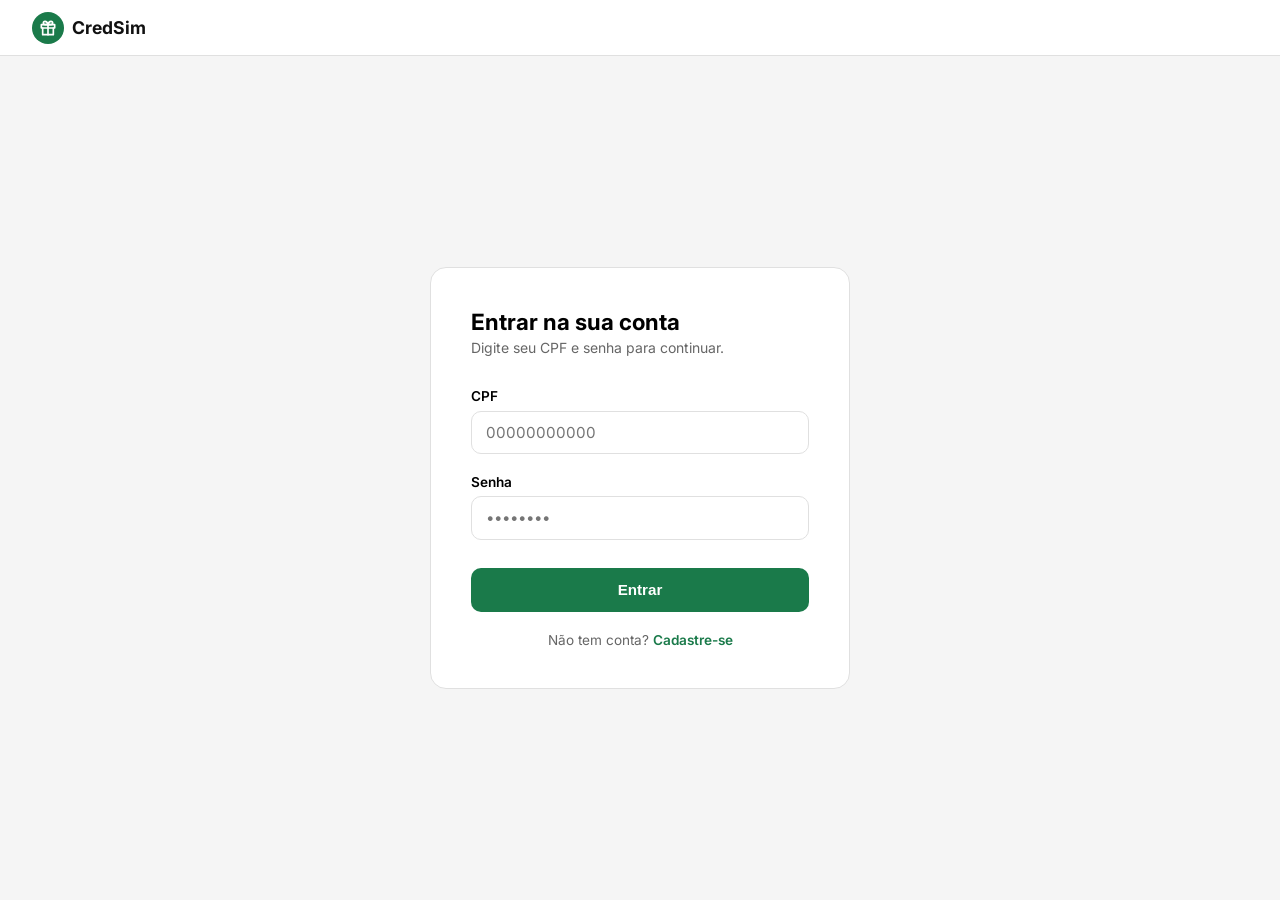
==== front/index.html @ 888e04d4 "Atualização Final - Implementação do Front-End; - Correção de bugs; - Finalização do projeto em gera" ====
<!DOCTYPE html>
<html lang="pt-BR">
<head>
  <meta charset="UTF-8" />
  <meta name="viewport" content="width=device-width, initial-scale=1.0"/>
  <title>CredSim – Entrar</title>
  <link href="https://fonts.googleapis.com/css2?family=Inter:wght@400;500;600;700&display=swap" rel="stylesheet"/>
  <style>
    *, *::before, *::after { box-sizing: border-box; margin: 0; padding: 0; }

    :root {
      --green:      #1a7a4a;
      --green-light:#e8f5ee;
      --dark:       #1a1f1e;
      --border:     #e0e0e0;
      --text-dark:  #111;
      --text-muted: #666;
      --white:      #fff;
    }

    body {
      font-family: 'Inter', sans-serif;
      background: #f5f5f5;
      min-height: 100vh;
      display: flex;
      flex-direction: column;
    }

    nav {
      background: var(--white);
      border-bottom: 1px solid var(--border);
      padding: 0 2rem;
      height: 56px;
      display: flex;
      align-items: center;
    }
    .nav-logo {
      display: flex;
      align-items: center;
      gap: 0.5rem;
      font-weight: 700;
      font-size: 1.1rem;
      color: var(--text-dark);
      text-decoration: none;
    }
    .nav-logo-icon {
      width: 32px; height: 32px;
      background: var(--green);
      border-radius: 50%;
      display: flex; align-items: center; justify-content: center;
    }
    .nav-logo-icon svg { stroke: white; }

    .page {
      flex: 1;
      display: flex;
      align-items: center;
      justify-content: center;
      padding: 2rem;
    }

    .card {
      background: var(--white);
      border-radius: 16px;
      border: 1px solid var(--border);
      padding: 2.5rem;
      width: 100%;
      max-width: 420px;
    }

    .card-title {
      font-size: 1.4rem;
      font-weight: 700;
      margin-bottom: 0.25rem;
    }
    .card-sub {
      color: var(--text-muted);
      font-size: 0.875rem;
      margin-bottom: 2rem;
    }

    .campo { margin-bottom: 1.25rem; }
    .label {
      font-size: 0.85rem;
      font-weight: 600;
      margin-bottom: 0.4rem;
      display: block;
    }
    .input {
      width: 100%;
      border: 1.5px solid var(--border);
      border-radius: 10px;
      padding: 0.7rem 0.9rem;
      font-size: 0.95rem;
      font-family: inherit;
      color: var(--text-dark);
      outline: none;
      transition: border-color 0.15s;
    }
    .input:focus { border-color: var(--green); }

    .btn-entrar {
      width: 100%;
      background: var(--green);
      color: white;
      border: none;
      border-radius: 10px;
      padding: 0.85rem;
      font-size: 0.95rem;
      font-weight: 600;
      cursor: pointer;
      transition: background 0.15s;
      margin-top: 0.5rem;
    }
    .btn-entrar:hover { background: #155c38; }

    .erro {
      background: #fee2e2;
      color: #b91c1c;
      border-radius: 8px;
      padding: 0.65rem 0.9rem;
      font-size: 0.85rem;
      margin-bottom: 1rem;
      display: none;
    }

    .cadastro {
      text-align: center;
      margin-top: 1.25rem;
      font-size: 0.85rem;
      color: var(--text-muted);
    }
    .cadastro a {
      color: var(--green);
      font-weight: 600;
      text-decoration: none;
    }
    .cadastro a:hover { text-decoration: underline; }
  </style>
</head>
<body>
<nav>
  <a href="#" class="nav-logo">
    <div class="nav-logo-icon">
      <svg width="16" height="16" viewBox="0 0 24 24" fill="none" stroke-width="2.5" stroke-linecap="round" stroke-linejoin="round">
        <polyline points="20 12 20 22 4 22 4 12"/><rect x="2" y="7" width="20" height="5"/><line x1="12" y1="22" x2="12" y2="7"/><path d="M12 7H7.5a2.5 2.5 0 010-5C11 2 12 7 12 7z"/><path d="M12 7h4.5a2.5 2.5 0 000-5C13 2 12 7 12 7z"/>
      </svg>
    </div>
    CredSim
  </a>
</nav>

<div class="page">
  <div class="card">
    <div class="card-title">Entrar na sua conta</div>
    <div class="card-sub">Digite seu CPF e senha para continuar.</div>

    <div class="erro" id="erro">CPF ou senha inválidos.</div>

    <div class="campo">
      <label class="label" for="cpf">CPF</label>
      <input class="input" type="text" id="cpf" placeholder="00000000000" maxlength="11"/>
    </div>

    <div class="campo">
      <label class="label" for="senha">Senha</label>
      <input class="input" type="password" id="senha" placeholder="••••••••" onkeydown="if(event.key==='Enter') login()"/>
    </div>

    <button class="btn-entrar" onclick="login()">Entrar</button>

    <div class="cadastro">
      Não tem conta? <a href="cadastro.html">Cadastre-se</a>
    </div>
  </div>
</div>

<script>
  const API = 'http://127.0.0.1:5000';

  async function login() {
    const cpf   = document.getElementById('cpf').value.trim();
    const senha = document.getElementById('senha').value.trim();
    const erro  = document.getElementById('erro');
    erro.style.display = 'none';

    if (!cpf || !senha) {
      erro.textContent = 'Preencha todos os campos.';
      erro.style.display = 'block';
      return;
    }

    try {
      const res = await fetch(`${API}/usuarios/login`, {
        method: 'POST',
        headers: { 'Content-Type': 'application/json' },
        body: JSON.stringify({ cpf, senha })
      });
      const data = await res.json();

      if (res.ok) {
        localStorage.setItem('token', data.token);
        localStorage.setItem('nome', data.nome);
        window.location.href = 'dashboard.html';
      } else {
        erro.textContent = data.message || 'CPF ou senha inválidos.';
        erro.style.display = 'block';
      }
    } catch (e) {
      erro.textContent = 'Erro ao conectar com a API.';
      erro.style.display = 'block';
    }
  }
</script>
</body>
</html>
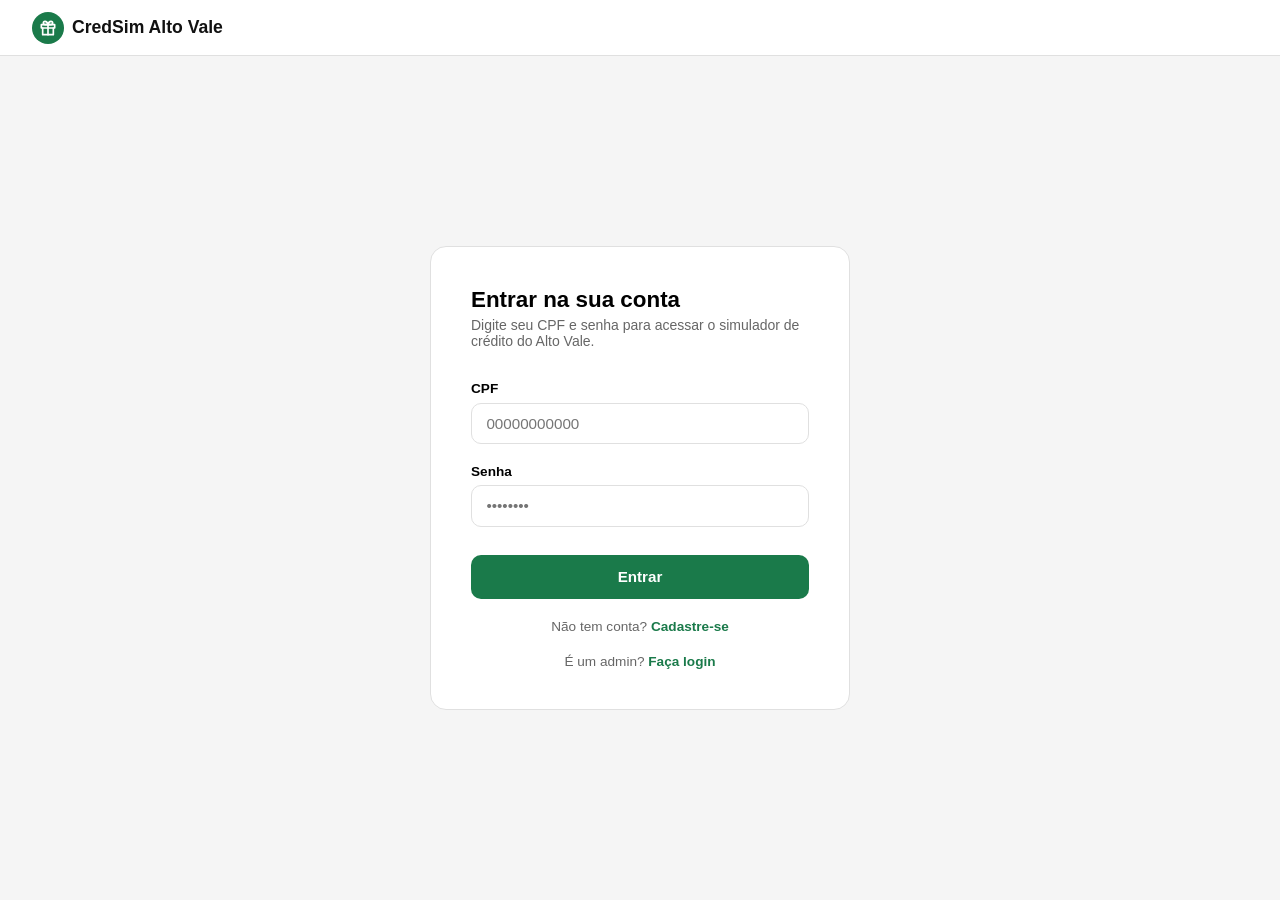
==== commit d68eec5b: "Implementações e Mudanças" ====
--- a/front/index.html
+++ b/front/index.html
@@ -3,140 +3,8 @@
 <head>
   <meta charset="UTF-8" />
   <meta name="viewport" content="width=device-width, initial-scale=1.0"/>
-  <title>CredSim – Entrar</title>
-  <link href="https://fonts.googleapis.com/css2?family=Inter:wght@400;500;600;700&display=swap" rel="stylesheet"/>
-  <style>
-    *, *::before, *::after { box-sizing: border-box; margin: 0; padding: 0; }
-
-    :root {
-      --green:      #1a7a4a;
-      --green-light:#e8f5ee;
-      --dark:       #1a1f1e;
-      --border:     #e0e0e0;
-      --text-dark:  #111;
-      --text-muted: #666;
-      --white:      #fff;
-    }
-
-    body {
-      font-family: 'Inter', sans-serif;
-      background: #f5f5f5;
-      min-height: 100vh;
-      display: flex;
-      flex-direction: column;
-    }
-
-    nav {
-      background: var(--white);
-      border-bottom: 1px solid var(--border);
-      padding: 0 2rem;
-      height: 56px;
-      display: flex;
-      align-items: center;
-    }
-    .nav-logo {
-      display: flex;
-      align-items: center;
-      gap: 0.5rem;
-      font-weight: 700;
-      font-size: 1.1rem;
-      color: var(--text-dark);
-      text-decoration: none;
-    }
-    .nav-logo-icon {
-      width: 32px; height: 32px;
-      background: var(--green);
-      border-radius: 50%;
-      display: flex; align-items: center; justify-content: center;
-    }
-    .nav-logo-icon svg { stroke: white; }
-
-    .page {
-      flex: 1;
-      display: flex;
-      align-items: center;
-      justify-content: center;
-      padding: 2rem;
-    }
-
-    .card {
-      background: var(--white);
-      border-radius: 16px;
-      border: 1px solid var(--border);
-      padding: 2.5rem;
-      width: 100%;
-      max-width: 420px;
-    }
-
-    .card-title {
-      font-size: 1.4rem;
-      font-weight: 700;
-      margin-bottom: 0.25rem;
-    }
-    .card-sub {
-      color: var(--text-muted);
-      font-size: 0.875rem;
-      margin-bottom: 2rem;
-    }
-
-    .campo { margin-bottom: 1.25rem; }
-    .label {
-      font-size: 0.85rem;
-      font-weight: 600;
-      margin-bottom: 0.4rem;
-      display: block;
-    }
-    .input {
-      width: 100%;
-      border: 1.5px solid var(--border);
-      border-radius: 10px;
-      padding: 0.7rem 0.9rem;
-      font-size: 0.95rem;
-      font-family: inherit;
-      color: var(--text-dark);
-      outline: none;
-      transition: border-color 0.15s;
-    }
-    .input:focus { border-color: var(--green); }
-
-    .btn-entrar {
-      width: 100%;
-      background: var(--green);
-      color: white;
-      border: none;
-      border-radius: 10px;
-      padding: 0.85rem;
-      font-size: 0.95rem;
-      font-weight: 600;
-      cursor: pointer;
-      transition: background 0.15s;
-      margin-top: 0.5rem;
-    }
-    .btn-entrar:hover { background: #155c38; }
-
-    .erro {
-      background: #fee2e2;
-      color: #b91c1c;
-      border-radius: 8px;
-      padding: 0.65rem 0.9rem;
-      font-size: 0.85rem;
-      margin-bottom: 1rem;
-      display: none;
-    }
-
-    .cadastro {
-      text-align: center;
-      margin-top: 1.25rem;
-      font-size: 0.85rem;
-      color: var(--text-muted);
-    }
-    .cadastro a {
-      color: var(--green);
-      font-weight: 600;
-      text-decoration: none;
-    }
-    .cadastro a:hover { text-decoration: underline; }
-  </style>
+  <title>CredSim Alto Vale – Entrar</title>
+  <link rel="stylesheet" href="css/index.css" />
 </head>
 <body>
 <nav>
@@ -146,14 +14,14 @@
         <polyline points="20 12 20 22 4 22 4 12"/><rect x="2" y="7" width="20" height="5"/><line x1="12" y1="22" x2="12" y2="7"/><path d="M12 7H7.5a2.5 2.5 0 010-5C11 2 12 7 12 7z"/><path d="M12 7h4.5a2.5 2.5 0 000-5C13 2 12 7 12 7z"/>
       </svg>
     </div>
-    CredSim
+    CredSim Alto Vale
   </a>
 </nav>
 
 <div class="page">
   <div class="card">
     <div class="card-title">Entrar na sua conta</div>
-    <div class="card-sub">Digite seu CPF e senha para continuar.</div>
+    <div class="card-sub">Digite seu CPF e senha para acessar o simulador de crédito do Alto Vale.</div>
 
     <div class="erro" id="erro">CPF ou senha inválidos.</div>
 
@@ -171,6 +39,9 @@
 
     <div class="cadastro">
       Não tem conta? <a href="cadastro.html">Cadastre-se</a>
+    </div>
+    <div class="cadastro">
+      É um admin? <a href="admin.html">Faça login</a>
     </div>
   </div>
 </div>
--- a/front/css/index.css
+++ b/front/css/index.css
@@ -0,0 +1,130 @@
+*, *::before, *::after { box-sizing: border-box; margin: 0; padding: 0; }
+
+:root {
+  --green:      #1a7a4a;
+  --green-light:#e8f5ee;
+  --dark:       #1a1f1e;
+  --border:     #e0e0e0;
+  --text-dark:  #111;
+  --text-muted: #666;
+  --white:      #fff;
+}
+
+body {
+  font-family: 'Inter', sans-serif;
+  background: #f5f5f5;
+  min-height: 100vh;
+  display: flex;
+  flex-direction: column;
+}
+
+nav {
+  background: var(--white);
+  border-bottom: 1px solid var(--border);
+  padding: 0 2rem;
+  height: 56px;
+  display: flex;
+  align-items: center;
+}
+.nav-logo {
+  display: flex;
+  align-items: center;
+  gap: 0.5rem;
+  font-weight: 700;
+  font-size: 1.1rem;
+  color: var(--text-dark);
+  text-decoration: none;
+}
+.nav-logo-icon {
+  width: 32px; height: 32px;
+  background: var(--green);
+  border-radius: 50%;
+  display: flex; align-items: center; justify-content: center;
+}
+.nav-logo-icon svg { stroke: white; }
+
+.page {
+  flex: 1;
+  display: flex;
+  align-items: center;
+  justify-content: center;
+  padding: 2rem;
+}
+
+.card {
+  background: var(--white);
+  border-radius: 16px;
+  border: 1px solid var(--border);
+  padding: 2.5rem;
+  width: 100%;
+  max-width: 420px;
+}
+
+.card-title {
+  font-size: 1.4rem;
+  font-weight: 700;
+  margin-bottom: 0.25rem;
+}
+.card-sub {
+  color: var(--text-muted);
+  font-size: 0.875rem;
+  margin-bottom: 2rem;
+}
+
+.campo { margin-bottom: 1.25rem; }
+.label {
+  font-size: 0.85rem;
+  font-weight: 600;
+  margin-bottom: 0.4rem;
+  display: block;
+}
+.input {
+  width: 100%;
+  border: 1.5px solid var(--border);
+  border-radius: 10px;
+  padding: 0.7rem 0.9rem;
+  font-size: 0.95rem;
+  font-family: inherit;
+  color: var(--text-dark);
+  outline: none;
+  transition: border-color 0.15s;
+}
+.input:focus { border-color: var(--green); }
+
+.btn-entrar {
+  width: 100%;
+  background: var(--green);
+  color: white;
+  border: none;
+  border-radius: 10px;
+  padding: 0.85rem;
+  font-size: 0.95rem;
+  font-weight: 600;
+  cursor: pointer;
+  transition: background 0.15s;
+  margin-top: 0.5rem;
+}
+.btn-entrar:hover { background: #155c38; }
+
+.erro {
+  background: #fee2e2;
+  color: #b91c1c;
+  border-radius: 8px;
+  padding: 0.65rem 0.9rem;
+  font-size: 0.85rem;
+  margin-bottom: 1rem;
+  display: none;
+}
+
+.cadastro {
+  text-align: center;
+  margin-top: 1.25rem;
+  font-size: 0.85rem;
+  color: var(--text-muted);
+}
+.cadastro a {
+  color: var(--green);
+  font-weight: 600;
+  text-decoration: none;
+}
+.cadastro a:hover { text-decoration: underline; }
